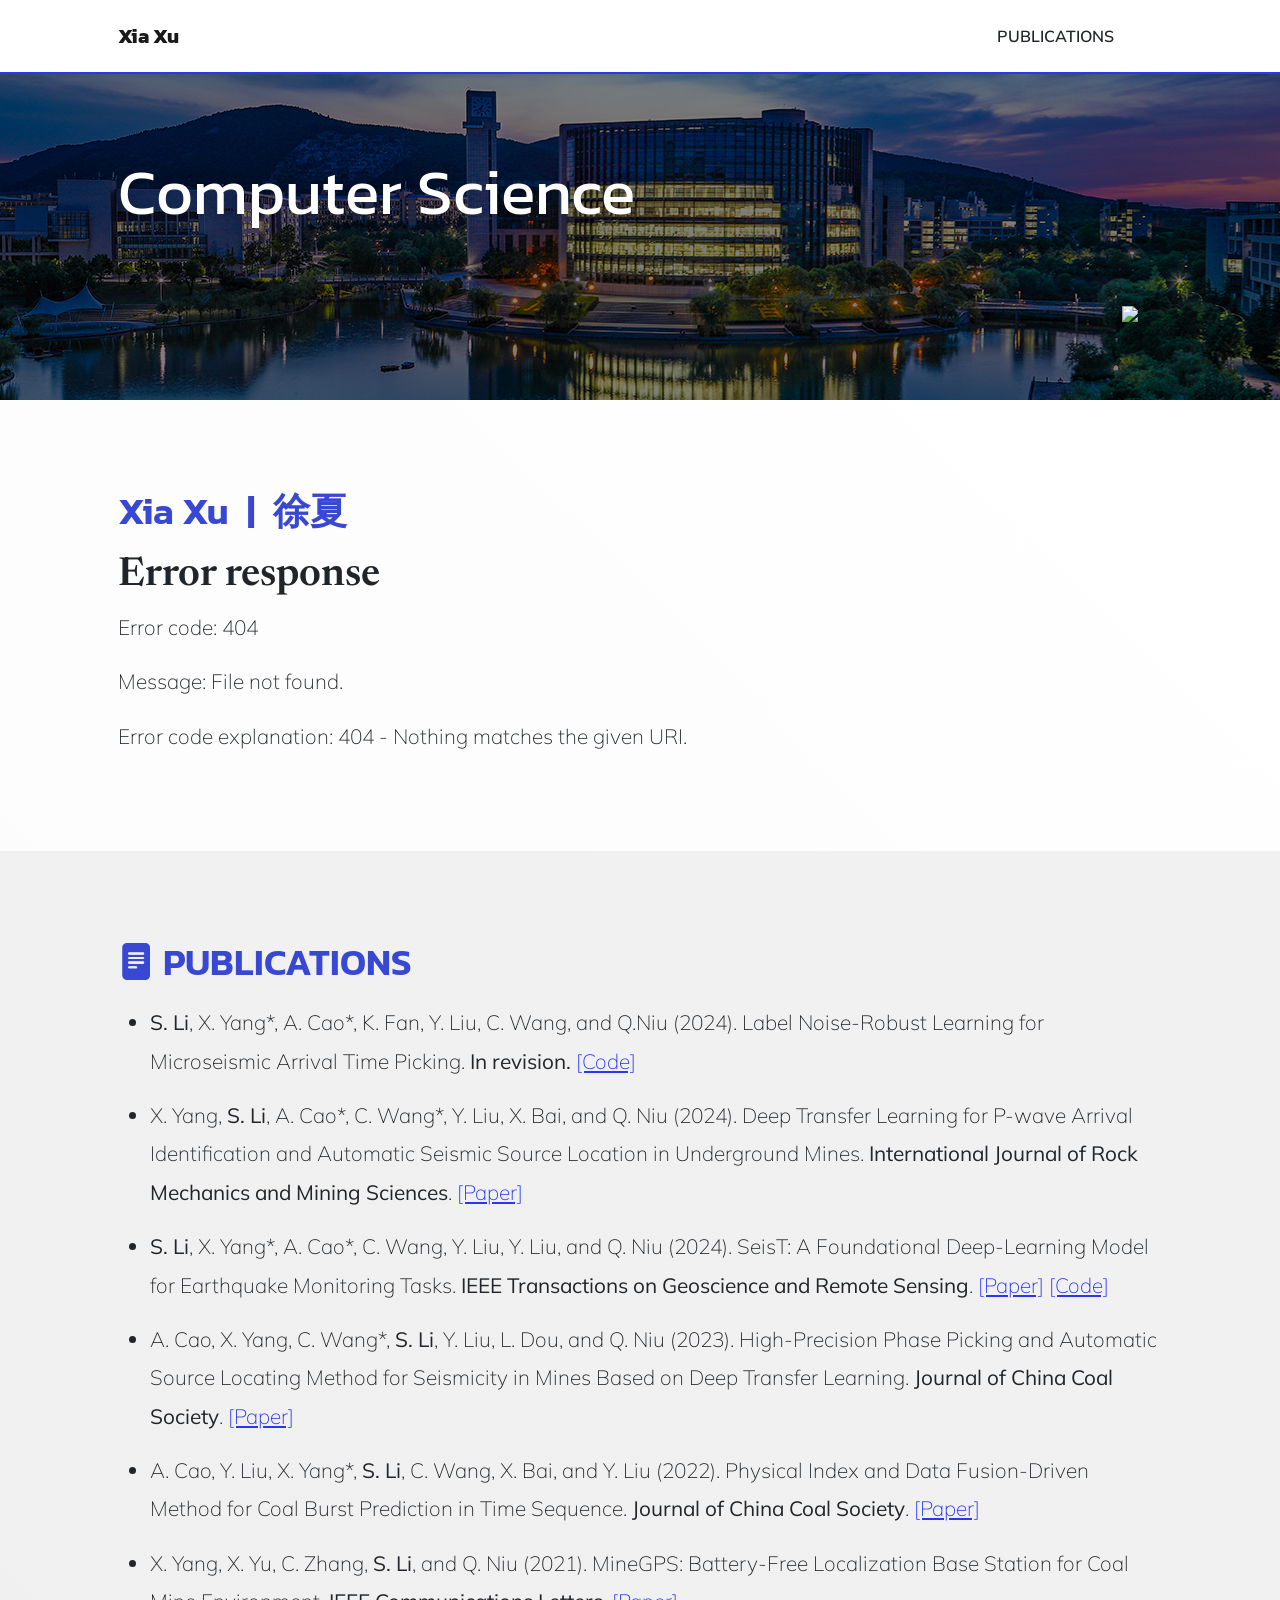
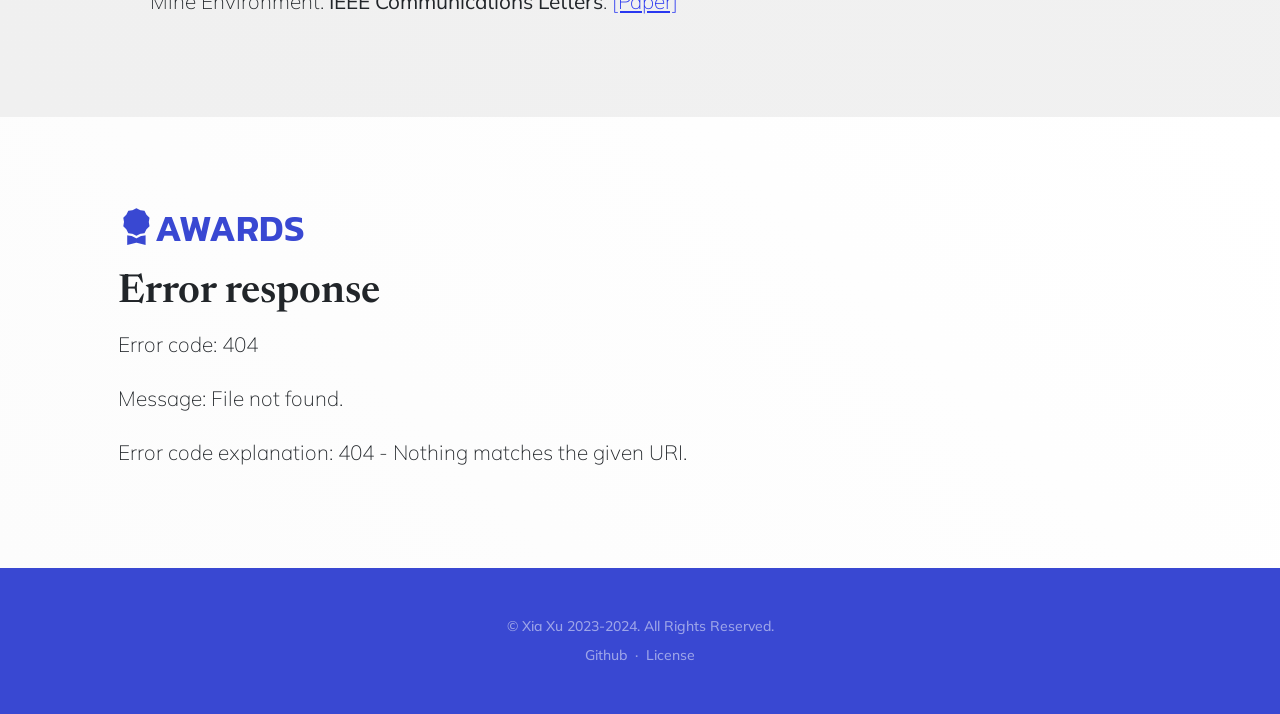
==== index.html @ 1ecdf9f4 "Add files via upload" ====
<!DOCTYPE html>
<html lang="en">

<head>
    <meta charset="utf-8" />
    <meta name="viewport" content="width=device-width, initial-scale=1, shrink-to-fit=no" />
    <meta name="description" content="Academic Webpage" />
    <meta name="author" content="senli1073" />
    <title id="title"></title>

    <!-- Icon -->
    <link rel="icon" type="image/x-icon" href="static/assets/favicon.ico" />

    <!-- Bootstrap icons-->
    <link href="https://cdn.jsdelivr.net/npm/bootstrap-icons@1.5.0/font/bootstrap-icons.css" rel="stylesheet" />

    <!-- Google fonts-->
    <link rel="preconnect" href="https://fonts.gstatic.com" />
    <link href="https://fonts.googleapis.com/css2?family=Newsreader:ital,wght@0,600;1,600&amp;display=swap"
        rel="stylesheet" />
    <link
        href="https://fonts.googleapis.com/css2?family=Mulish:ital,wght@0,300;0,500;0,600;0,700;1,300;1,500;1,600;1,700&amp;display=swap"
        rel="stylesheet" />
    <link href="https://fonts.googleapis.com/css2?family=Kanit:ital,wght@0,400;1,400&amp;display=swap"
        rel="stylesheet" />

    <!-- Core theme CSS (includes Bootstrap)-->
    <link type="text/css" href="static/css/styles.css" rel="stylesheet" />
    <link type="text/css" href="static/css/main.css" rel="stylesheet" />

    <!-- Bootstrap core JS-->
    <script type="text/javascript" src="static/js/bootstrap.bundle.min.js"></script>

    <!-- For Compatability -->
    <script src="https://polyfill.io/v3/polyfill.min.js?features=es6"></script>
    
    <!-- Markdown -->
    <script type="text/javascript" src="static/js/marked.min.js"></script>

    <!-- Mathematics -->
    <script>
        // See https://docs.mathjax.org/en/latest/index.html for more details.
        MathJax = {
            tex: {
                packages: {},              // extensions to use
                inlineMath: [              // start/end delimiter pairs for in-line math
                    ['$', '$'],
                    ['\\(', '\\)']
                ],
                displayMath: [             // start/end delimiter pairs for display math
                    ['$$', '$$'],
                    ['\\[', '\\]']
                ],
                processEscapes: false,      // use \$ to produce a literal dollar sign
                processEnvironments: true, // process \begin{xxx}...\end{xxx} outside math mode
                processRefs: true,         // process \ref{...} outside of math mode
                digits: /^(?:[0-9]+(?:\{,\}[0-9]{3})*(?:\.[0-9]*)?|\.[0-9]+)/,    // pattern for recognizing numbers
                tags: 'all',              // or 'ams' or 'all'
                tagSide: 'right',          // side for \tag macros
                tagIndent: '0.8em',        // amount to indent tags
                useLabelIds: true,         // use label name rather than tag for ids
                maxMacros: 10000,          // maximum number of macro substitutions per expression
                maxBuffer: 5 * 1024,       // maximum size for the internal TeX string (5K)
                // baseURL:                   // URL for use with links to tags (when there is a <base> tag in effect)
                // (document.getElementsByTagName('base').length === 0) ? '' : String(document.location).replace(/#.*$/, ''),
                formatError:               // function called when TeX syntax errors occur
                    (jax, err) => jax.formatError(err)
            }
        };
    </script>
    <script type="text/javascript" id="MathJax-script" src="https://cdn.jsdelivr.net/npm/mathjax@3/es5/tex-svg.js"></script>
    <script type="text/javascript" id="MathJax-script" async src="https://cdn.jsdelivr.net/npm/mathjax@3/es5/tex-mml-chtml.js"></script>
    
    <!-- Core JS-->
    <script type="text/javascript" src="static/js/scripts.js"></script>
    <script type="text/javascript" src="static/js/js-yaml.min.js"></script>

</head>

<body id="page-top">
    <!-- Navigation-->
    <nav class="header navbar navbar-expand-lg navbar-light fixed-top shadow-sm" id="mainNav">
        <div class="container px-5">
            <a id="page-top-title" class="navbar-brand fw-bold" href="#page-top"></a>
            <!-- <a href="#page-top"><img src="static/assets/img/CUMT_LOGO.svg" style="width: 11rem;"></a> -->
            <button class="navbar-toggler" type="button" data-bs-toggle="collapse" data-bs-target="#navbarResponsive"
                aria-controls="navbarResponsive" aria-expanded="false" aria-label="Toggle navigation">
                MENU
                <i class="bi-list"></i>
            </button>
            <div class="collapse navbar-collapse" id="navbarResponsive">
                <ul class="navbar-nav ms-auto me-4 my-3 my-lg-0">
                    <li class="nav-item">
                        <a class="nav-link me-lg-3" href="#publications">PUBLICATIONS</a>
                    </li>
                </ul>
            </div>
        </div>
    </nav>

    <!-- Top Section -->
    <section class="top-section" style="background-image: url('static/assets/img/background.jpeg');">
        <div class="top-section-content">
            <div class="container px-5">
                <h2 id="top-section-bg-text" class="text-white display-3 lh-1 font-alt"></h2>
            </div>
        </div>
    </section>
    <!-- Top Section -->

    <!-- Photo -->
    <div class="container px-5">
        <div id="avatar">
            <img class="shadow" src="static/assets/img/photo.png">
        </div>
    </div>
    <!-- Photo -->
    
    <!-- Home -->
    <section class="bg-gradient-primary-to-secondary-light mt5 md5" id="home">
        <div class="container px-5">
            <header>
                <h2 id="home-subtitle"> </h2>
                <!-- <span class="bi bi-list"></span> -->
            </header>
            <div class="main-body" id="home-md"></div>
        </div>
    </section>
    <!-- Home -->

    <!-- Publications -->
    <section class="bg-gradient-primary-to-secondary-gray mt5 md5" id="publications">
        <div class="container px-5">
            <header>
                <h2 id="publications-subtitle"><i class="bi bi-file-text-fill"></i>&nbsp;PUBLICATIONS</h2>
            </header>
            <div class="main-body" id="publications-md"></div>

        </div>
    </section>
    <!-- Publications  -->

    <!-- Awards -->
    <section class="bg-gradient-primary-to-secondary-light mt5 md5" id="awards">
        <div class="container px-5">
            <header>
                <h2 id="awards-subtitle"><i class="bi bi-award-fill"></i>AWARDS </h2>
            </header>
            <div class="main-body" id="awards-md"></div>

        </div>
    </section>
    <!-- Awards -->


    <!-- Footer-->
    <footer class="bg-bottom text-center py-5">
        <div class="container px-5">
            <div class="text-white-50 small">
                <div id="copyright-text" class="mb-2"></div>
                <a id="github-link" href="https://github.com/cyzf1007hh">Github</a>
                <span class="mx-1">&middot;</span>
                <a id="license-link" href="https://github.com/cyzf1007hh/cyzf1007hh.github.io/blob/main/LICENSE">License</a>
            </div>
        </div>
    </footer>

</body>

</html>
---- static/css/main.css ----
@import "./styles.css";


:root{
    --h-title-color:#3948d2;
}

.header {
    border-bottom: solid 2px var(--bs-blue);
    z-index: 10000;
}

.bg-bottom {
    background-color: var(--h-title-color);
}

.top-section {
    position: relative;
    padding: 10rem 0;
    background-position: center;
    background-size: cover;
    height: 25rem;
}

.top-section h2 {
    font-weight: 400;
}

.top-section .top-section-content {
    position: relative;
    z-index: 1;
}

.top-section:before {
    content: "";
    position: absolute;
    top: 0;
    left: 0;
    width: 100%;
    height: 100%;
    background: rgba(0, 0, 0, 0.5);
}

section header h2{
    font-family: "Kanit", -apple-system, BlinkMacSystemFont, "Segoe UI", Roboto, "Helvetica Neue", Arial, sans-serif, "Apple Color Emoji", "Segoe UI Emoji", "Segoe UI Symbol", "Noto Color Emoji" !important;
    color: var(--h-title-color);
    font-size: 2.3rem;
    line-height: 4rem;
}

section .main-body{
    font-size: 1.3rem;
    font-weight: 200;
    line-height: 2.4rem;
}


.bg-gradient-primary-to-secondary-light {
    background: linear-gradient(45deg, #fcfcfc, #ffffff) !important;
}

.bg-gradient-primary-to-secondary-gray {
    background: linear-gradient(45deg, #f0f0f0, #f1f1f1) !important;
}



.on-top {
    position: relative;
    z-index: 10000;
}

.top-bg {
    background-position: center;
    background-size: fill;
    width: 100%;
    height: 100%;
}

.top-bg::before {
    content: "";
    position: absolute;
    top: 0;
    left: 0;
    width: 100%;
    height: 100%;
    background: rgba(0, 0, 0, 0.4);
}


#avatar {
    position: relative;
    height: 0;
    top:min(-65px,max(-100px,calc(-1*100vw/12)));
    max-width: 55em;
    margin: 0 1.5rem 0 0;
    float: right;
    z-index: 9000;
}

#avatar img {
    height: max(130px,min(200px,calc(100vw/6)));
    box-shadow: 5px 5px 5px rgba(0, 0, 0, 0.2);
}

@media screen and (max-width: 991px) {
    #avatar {
        margin: 0;
    }
}
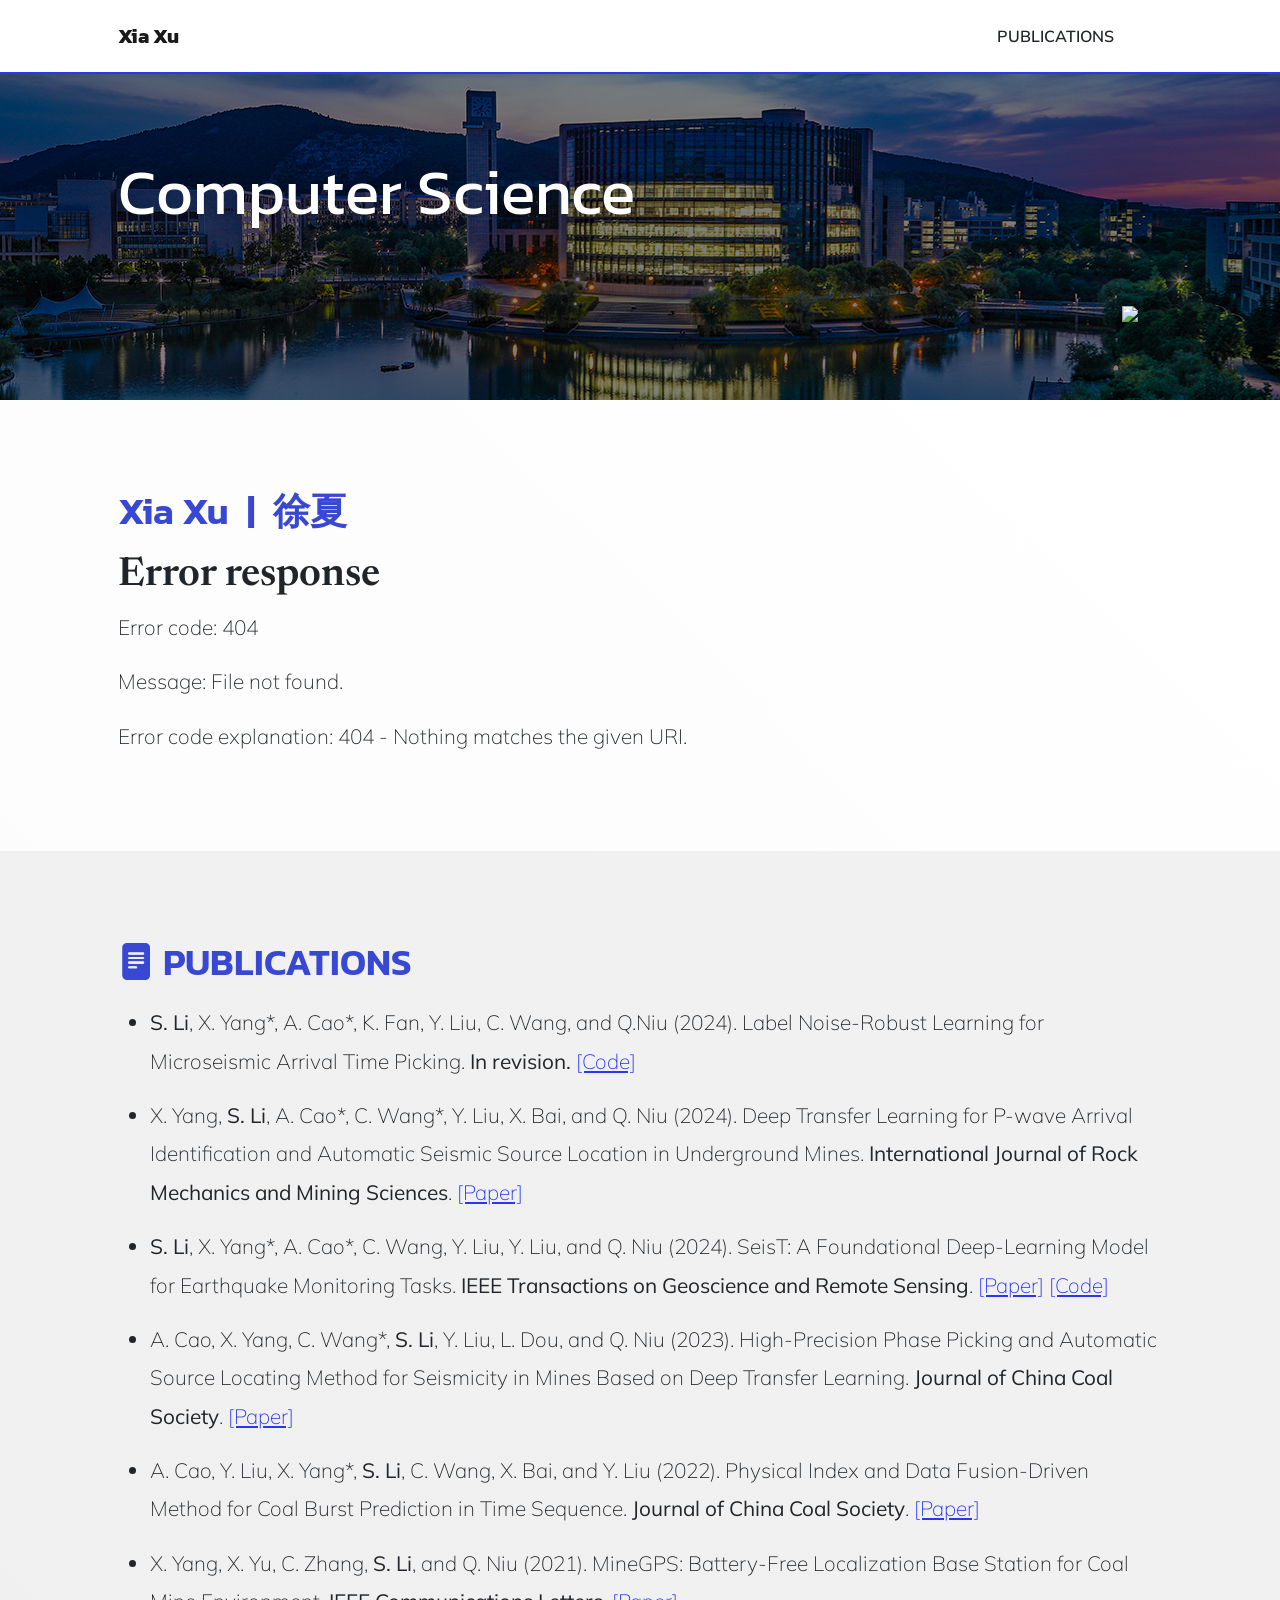
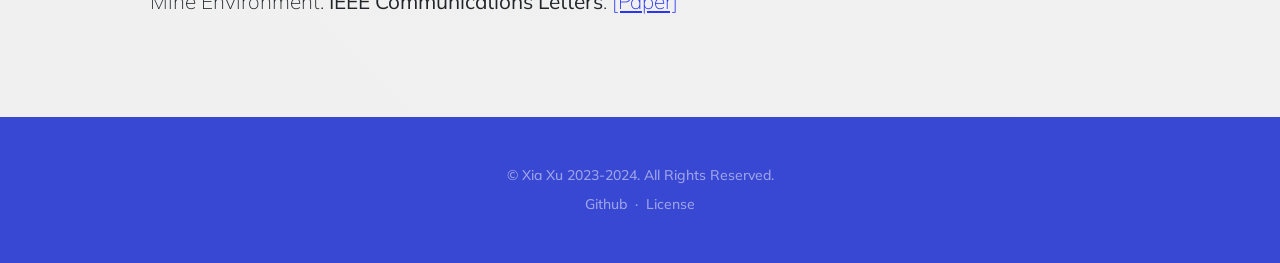
==== commit f2027ccd: "Update index.html" ====
--- a/index.html
+++ b/index.html
@@ -140,19 +140,6 @@
     </section>
     <!-- Publications  -->
 
-    <!-- Awards -->
-    <section class="bg-gradient-primary-to-secondary-light mt5 md5" id="awards">
-        <div class="container px-5">
-            <header>
-                <h2 id="awards-subtitle"><i class="bi bi-award-fill"></i>AWARDS </h2>
-            </header>
-            <div class="main-body" id="awards-md"></div>
-
-        </div>
-    </section>
-    <!-- Awards -->
-
-
     <!-- Footer-->
     <footer class="bg-bottom text-center py-5">
         <div class="container px-5">
@@ -167,4 +154,4 @@
 
 </body>
 
-</html>+</html>
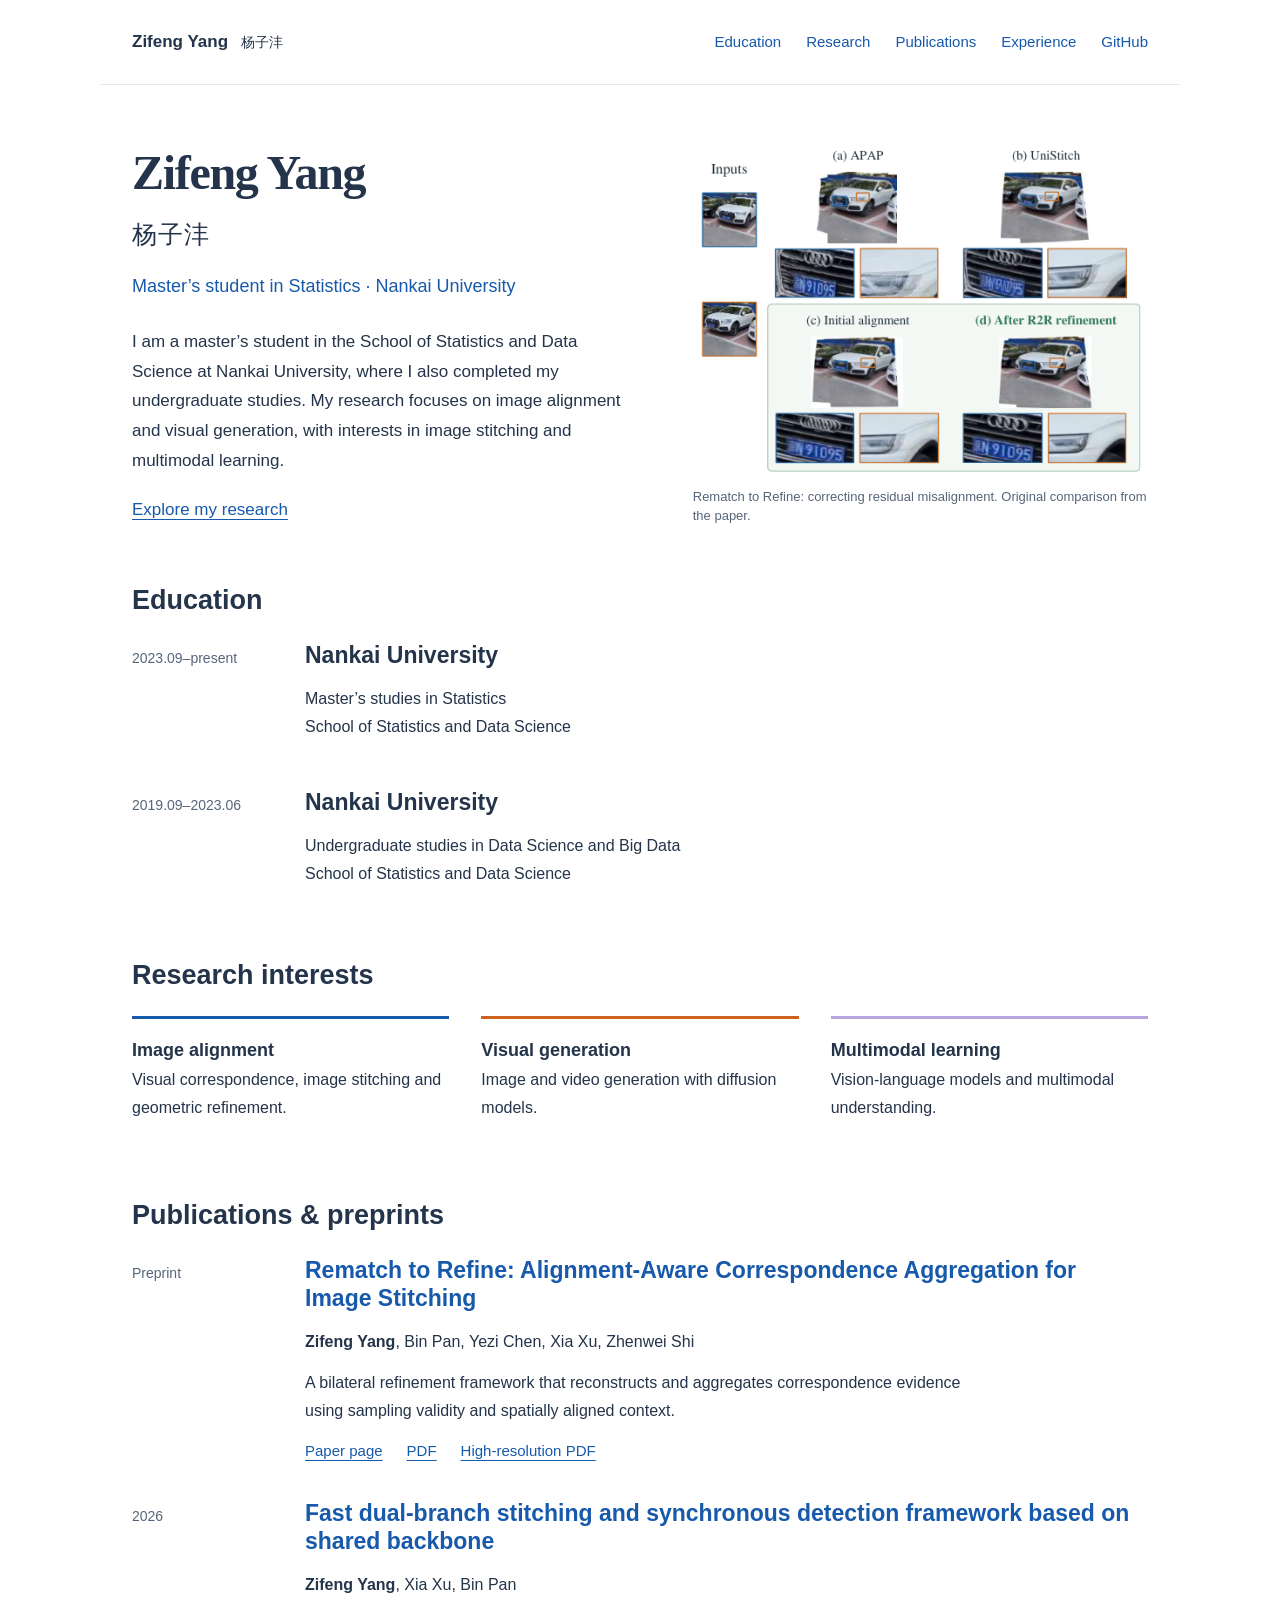
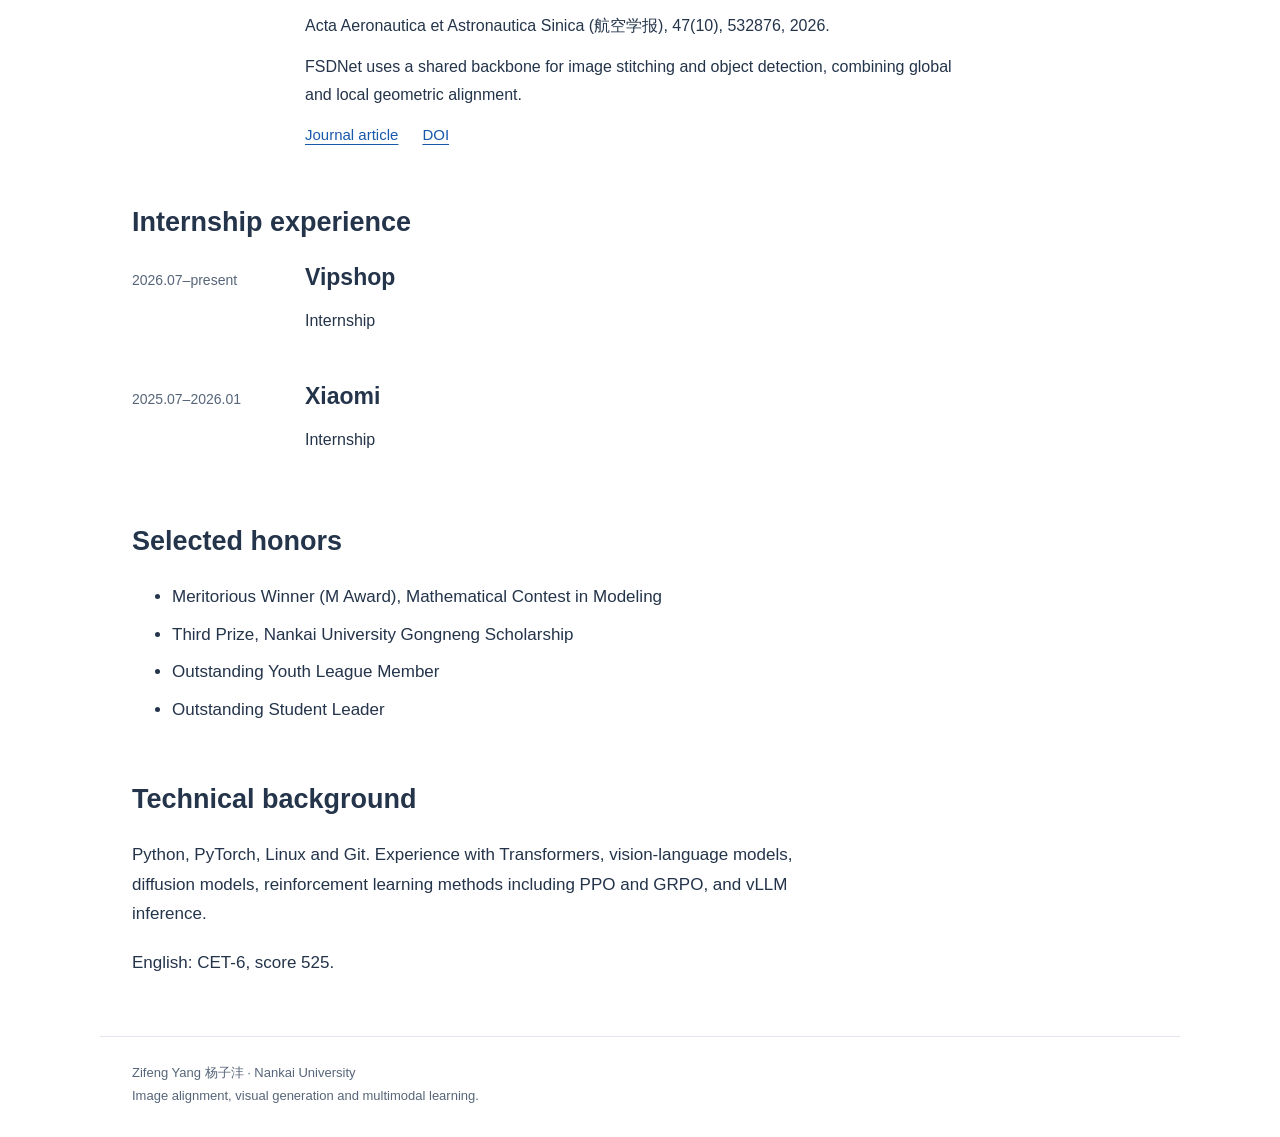
==== commit f3408076: "Publish academic homepage with main-paper-only R2R PDFs" ====
--- a/index.html
+++ b/index.html
@@ -1,157 +1,7 @@
-<!DOCTYPE html>
-<html lang="en">
-
-<head>
-    <meta charset="utf-8" />
-    <meta name="viewport" content="width=device-width, initial-scale=1, shrink-to-fit=no" />
-    <meta name="description" content="Academic Webpage" />
-    <meta name="author" content="senli1073" />
-    <title id="title"></title>
-
-    <!-- Icon -->
-    <link rel="icon" type="image/x-icon" href="static/assets/favicon.ico" />
-
-    <!-- Bootstrap icons-->
-    <link href="https://cdn.jsdelivr.net/npm/bootstrap-icons@1.5.0/font/bootstrap-icons.css" rel="stylesheet" />
-
-    <!-- Google fonts-->
-    <link rel="preconnect" href="https://fonts.gstatic.com" />
-    <link href="https://fonts.googleapis.com/css2?family=Newsreader:ital,wght@0,600;1,600&amp;display=swap"
-        rel="stylesheet" />
-    <link
-        href="https://fonts.googleapis.com/css2?family=Mulish:ital,wght@0,300;0,500;0,600;0,700;1,300;1,500;1,600;1,700&amp;display=swap"
-        rel="stylesheet" />
-    <link href="https://fonts.googleapis.com/css2?family=Kanit:ital,wght@0,400;1,400&amp;display=swap"
-        rel="stylesheet" />
-
-    <!-- Core theme CSS (includes Bootstrap)-->
-    <link type="text/css" href="static/css/styles.css" rel="stylesheet" />
-    <link type="text/css" href="static/css/main.css" rel="stylesheet" />
-
-    <!-- Bootstrap core JS-->
-    <script type="text/javascript" src="static/js/bootstrap.bundle.min.js"></script>
-
-    <!-- For Compatability -->
-    <script src="https://polyfill.io/v3/polyfill.min.js?features=es6"></script>
-    
-    <!-- Markdown -->
-    <script type="text/javascript" src="static/js/marked.min.js"></script>
-
-    <!-- Mathematics -->
-    <script>
-        // See https://docs.mathjax.org/en/latest/index.html for more details.
-        MathJax = {
-            tex: {
-                packages: {},              // extensions to use
-                inlineMath: [              // start/end delimiter pairs for in-line math
-                    ['$', '$'],
-                    ['\\(', '\\)']
-                ],
-                displayMath: [             // start/end delimiter pairs for display math
-                    ['$$', '$$'],
-                    ['\\[', '\\]']
-                ],
-                processEscapes: false,      // use \$ to produce a literal dollar sign
-                processEnvironments: true, // process \begin{xxx}...\end{xxx} outside math mode
-                processRefs: true,         // process \ref{...} outside of math mode
-                digits: /^(?:[0-9]+(?:\{,\}[0-9]{3})*(?:\.[0-9]*)?|\.[0-9]+)/,    // pattern for recognizing numbers
-                tags: 'all',              // or 'ams' or 'all'
-                tagSide: 'right',          // side for \tag macros
-                tagIndent: '0.8em',        // amount to indent tags
-                useLabelIds: true,         // use label name rather than tag for ids
-                maxMacros: 10000,          // maximum number of macro substitutions per expression
-                maxBuffer: 5 * 1024,       // maximum size for the internal TeX string (5K)
-                // baseURL:                   // URL for use with links to tags (when there is a <base> tag in effect)
-                // (document.getElementsByTagName('base').length === 0) ? '' : String(document.location).replace(/#.*$/, ''),
-                formatError:               // function called when TeX syntax errors occur
-                    (jax, err) => jax.formatError(err)
-            }
-        };
-    </script>
-    <script type="text/javascript" id="MathJax-script" src="https://cdn.jsdelivr.net/npm/mathjax@3/es5/tex-svg.js"></script>
-    <script type="text/javascript" id="MathJax-script" async src="https://cdn.jsdelivr.net/npm/mathjax@3/es5/tex-mml-chtml.js"></script>
-    
-    <!-- Core JS-->
-    <script type="text/javascript" src="static/js/scripts.js"></script>
-    <script type="text/javascript" src="static/js/js-yaml.min.js"></script>
-
-</head>
-
-<body id="page-top">
-    <!-- Navigation-->
-    <nav class="header navbar navbar-expand-lg navbar-light fixed-top shadow-sm" id="mainNav">
-        <div class="container px-5">
-            <a id="page-top-title" class="navbar-brand fw-bold" href="#page-top"></a>
-            <!-- <a href="#page-top"><img src="static/assets/img/CUMT_LOGO.svg" style="width: 11rem;"></a> -->
-            <button class="navbar-toggler" type="button" data-bs-toggle="collapse" data-bs-target="#navbarResponsive"
-                aria-controls="navbarResponsive" aria-expanded="false" aria-label="Toggle navigation">
-                MENU
-                <i class="bi-list"></i>
-            </button>
-            <div class="collapse navbar-collapse" id="navbarResponsive">
-                <ul class="navbar-nav ms-auto me-4 my-3 my-lg-0">
-                    <li class="nav-item">
-                        <a class="nav-link me-lg-3" href="#publications">PUBLICATIONS</a>
-                    </li>
-                </ul>
-            </div>
-        </div>
-    </nav>
-
-    <!-- Top Section -->
-    <section class="top-section" style="background-image: url('static/assets/img/background.jpeg');">
-        <div class="top-section-content">
-            <div class="container px-5">
-                <h2 id="top-section-bg-text" class="text-white display-3 lh-1 font-alt"></h2>
-            </div>
-        </div>
-    </section>
-    <!-- Top Section -->
-
-    <!-- Photo -->
-    <div class="container px-5">
-        <div id="avatar">
-            <img class="shadow" src="static/assets/img/photo.png">
-        </div>
-    </div>
-    <!-- Photo -->
-    
-    <!-- Home -->
-    <section class="bg-gradient-primary-to-secondary-light mt5 md5" id="home">
-        <div class="container px-5">
-            <header>
-                <h2 id="home-subtitle"> </h2>
-                <!-- <span class="bi bi-list"></span> -->
-            </header>
-            <div class="main-body" id="home-md"></div>
-        </div>
-    </section>
-    <!-- Home -->
-
-    <!-- Publications -->
-    <section class="bg-gradient-primary-to-secondary-gray mt5 md5" id="publications">
-        <div class="container px-5">
-            <header>
-                <h2 id="publications-subtitle"><i class="bi bi-file-text-fill"></i>&nbsp;PUBLICATIONS</h2>
-            </header>
-            <div class="main-body" id="publications-md"></div>
-
-        </div>
-    </section>
-    <!-- Publications  -->
-
-    <!-- Footer-->
-    <footer class="bg-bottom text-center py-5">
-        <div class="container px-5">
-            <div class="text-white-50 small">
-                <div id="copyright-text" class="mb-2"></div>
-                <a id="github-link" href="https://github.com/cyzf1007hh">Github</a>
-                <span class="mx-1">&middot;</span>
-                <a id="license-link" href="https://github.com/cyzf1007hh/cyzf1007hh.github.io/blob/main/LICENSE">License</a>
-            </div>
-        </div>
-    </footer>
-
-</body>
-
-</html>
+<!doctype html><html lang="en"><head><meta charset="utf-8"><meta name="viewport" content="width=device-width,initial-scale=1"><title>Zifeng Yang | Nankai University</title><meta name="description" content="Zifeng Yang | Nankai University"><meta name="robots" content="index,follow"><link rel="canonical" href="https://cyzf1007hh.github.io/"><link rel="stylesheet" href="/academic/assets/style.css"><style>.publication{grid-template-columns:145px 1fr}.publication + .publication{margin-top:34px}#honors li{margin-bottom:8px}@media(max-width:700px){.publication{grid-template-columns:1fr}nav{gap:12px 20px}}</style></head><body><a class="skip" href="#main">Skip to content</a><header><a class="wordmark" href="/">Zifeng Yang <span lang="zh">杨子沣</span></a><nav aria-label="Main"><a href="#education">Education</a><a href="#research">Research</a><a href="#publications">Publications</a><a href="#experience">Experience</a><a href="https://github.com/cyzf1007hh">GitHub</a></nav></header><main id="main">
+<section class="intro"><div><h1>Zifeng Yang <span lang="zh">杨子沣</span></h1><p class="position">Master’s student in Statistics · Nankai University</p><p>I am a master’s student in the School of Statistics and Data Science at Nankai University, where I also completed my undergraduate studies. My research focuses on image alignment and visual generation, with interests in image stitching and multimodal learning.</p><a href="#publications">Explore my research</a></div><figure class="intro-figure"><a href="/academic/papers/r2r/"><img src="/academic/assets/fig1_teaser.png" alt="R2R paper teaser: APAP, UniStitch and R2R comparisons, followed by initial and refined alignment with matched close-ups." width="650" height="660"></a><figcaption>Rematch to Refine: correcting residual misalignment. Original comparison from the paper.</figcaption></figure></section>
+<section id="education"><h2>Education</h2><article class="publication"><div class="pub-year">2023.09–present</div><div><h3>Nankai University</h3><p>Master’s studies in Statistics<br>School of Statistics and Data Science</p></div></article><article class="publication"><div class="pub-year">2019.09–2023.06</div><div><h3>Nankai University</h3><p>Undergraduate studies in Data Science and Big Data<br>School of Statistics and Data Science</p></div></article></section><section id="research"><h2>Research interests</h2><div class="interests"><p><strong>Image alignment</strong><br>Visual correspondence, image stitching and geometric refinement.</p><p><strong>Visual generation</strong><br>Image and video generation with diffusion models.</p><p><strong>Multimodal learning</strong><br>Vision-language models and multimodal understanding.</p></div></section>
+<section id="publications"><h2>Publications &amp; preprints</h2><article class="publication"><div class="pub-year">Preprint</div><div><h3><a href="/academic/papers/r2r/">Rematch to Refine: Alignment-Aware Correspondence Aggregation for Image Stitching</a></h3><p><strong>Zifeng Yang</strong>, Bin Pan, Yezi Chen, Xia Xu, Zhenwei Shi</p><p>A bilateral refinement framework that reconstructs and aggregates correspondence evidence using sampling validity and spatially aligned context.</p><div class="links"><a href="/academic/papers/r2r/">Paper page</a><a href="/academic/papers/r2r/r2r.pdf">PDF</a><a href="/academic/papers/r2r/r2r-high-resolution.pdf">High-resolution PDF</a></div></div></article><article class="publication"><div class="pub-year">2026</div><div><h3><a href="https://hkxb.buaa.edu.cn/CN/10.7527/S1000-6893.2025.32876">Fast dual-branch stitching and synchronous detection framework based on shared backbone</a></h3><p><strong>Zifeng Yang</strong>, Xia Xu, Bin Pan</p><p>Acta Aeronautica et Astronautica Sinica (航空学报), 47(10), 532876, 2026.</p><p>FSDNet uses a shared backbone for image stitching and object detection, combining global and local geometric alignment.</p><div class="links"><a href="https://hkxb.buaa.edu.cn/CN/10.7527/S1000-6893.2025.32876">Journal article</a><a href="https://doi.org/10.7527/S1000-6893.2025.32876">DOI</a></div></div></article></section>
+<section id="experience"><h2>Internship experience</h2><article class="publication"><div class="pub-year">2026.07–present</div><div><h3>Vipshop</h3><p>Internship</p></div></article><article class="publication"><div class="pub-year">2025.07–2026.01</div><div><h3>Xiaomi</h3><p>Internship</p></div></article></section>
+<section id="honors"><h2>Selected honors</h2><ul><li>Meritorious Winner (M Award), Mathematical Contest in Modeling</li><li>Third Prize, Nankai University Gongneng Scholarship</li><li>Outstanding Youth League Member</li><li>Outstanding Student Leader</li></ul></section>
+<section id="skills"><h2>Technical background</h2><p>Python, PyTorch, Linux and Git. Experience with Transformers, vision-language models, diffusion models, reinforcement learning methods including PPO and GRPO, and vLLM inference.</p><p>English: CET-6, score 525.</p></section></main><footer><p>Zifeng Yang <span lang="zh">杨子沣</span> · Nankai University</p><p>Image alignment, visual generation and multimodal learning.</p></footer></body></html>
--- a/academic/assets/style.css
+++ b/academic/assets/style.css
@@ -0,0 +1 @@
+:root{--ink:#24344a;--muted:#566579;--blue:#1759ab;--orange:#cf621e;--lilac:#efedf9;--line:#e1e6ef}*{box-sizing:border-box}html{scroll-behavior:auto}body{margin:0;background:#fff;color:var(--ink);font-family:"Segoe UI",Calibri,Arial,sans-serif;font-size:17px;line-height:1.75}a{color:var(--blue);text-decoration-thickness:1px;text-underline-offset:4px}a:hover{text-decoration-thickness:2px}a:focus-visible{outline:3px solid var(--orange);outline-offset:5px}header,main,footer{max-width:1080px;margin:auto;padding-left:32px;padding-right:32px}header{display:flex;align-items:center;justify-content:space-between;gap:24px;padding-top:27px;padding-bottom:27px;border-bottom:1px solid var(--line)}.wordmark{font-weight:650;color:var(--ink);text-decoration:none}.wordmark span{font-size:.85em;font-weight:400;margin-left:8px}nav{display:flex;gap:25px;flex-wrap:wrap}nav a{font-size:15px;text-decoration:none}h1,h2,h3{line-height:1.22;font-weight:600}h1{font-family:Georgia,"Times New Roman",serif;font-size:48px;letter-spacing:-1.3px;margin:0 0 16px}h1 span{display:block;font:400 25px/1.7 "Segoe UI",sans-serif;letter-spacing:1px;margin-top:10px}h2{font-size:27px;margin:0 0 24px}h3{font-size:23px;margin:0 0 16px}p{margin:0 0 19px;max-width:76ch}section{margin:58px 0}.intro{display:grid;grid-template-columns:1.1fr 1fr;gap:60px;align-items:center;margin:58px 0 55px}.position{color:var(--blue);font-size:18px;margin-bottom:24px}.intro-figure{margin:0}.intro-figure img{width:100%;height:auto;object-fit:contain}.intro-figure figcaption{font-size:13px;line-height:1.5;margin-top:10px}figure{margin:25px 0 44px}img{max-width:100%;height:auto;display:block}figcaption{font-size:15px;line-height:1.6;color:var(--muted);margin-top:16px}.interests{display:grid;grid-template-columns:repeat(3,1fr);gap:32px}.interests p{font-size:16px;padding-top:16px;border-top:3px solid var(--blue)}.interests p:nth-child(2){border-color:var(--orange)}.interests p:nth-child(3){border-color:#b6a4dd}.interests strong{font-size:18px}.publication{display:grid;grid-template-columns:90px 1fr;gap:28px}.pub-year{font-size:14px;color:var(--muted);padding-top:5px}.publication p{font-size:16px;margin-bottom:13px}.publication h3 a{text-decoration:none}.links{display:flex;flex-wrap:wrap;gap:12px 24px;font-size:15px}.research-note{padding:26px 30px;background:var(--lilac);border-left:3px solid #b6a4dd}.research-note h2{font-size:23px;margin-bottom:16px}.research-note p{margin:0}.paper{max-width:1050px}.paper-heading{padding-top:42px}.paper h1{font-size:39px;letter-spacing:-.6px;max-width:900px}.status{font-size:14px;color:var(--muted);margin-bottom:17px}.authors{font-size:19px;margin:24px 0 9px}.affiliations{display:flex;flex-wrap:wrap;gap:3px 22px;font-size:14px;color:var(--muted)}sup{font-size:.65em}.downloads{margin-top:20px}.paper section{margin:38px 0 54px}.paper #abstract{max-width:84ch}.paper #abstract p{max-width:none}.paper #abstract h2{font-size:25px;margin-bottom:15px}.paper figure a{display:block}footer{border-top:1px solid var(--line);padding-top:25px;padding-bottom:30px;font-size:13px;color:var(--muted)}footer p{margin:0}.skip{position:absolute;left:16px;top:-90px;background:white;padding:10px;z-index:5}.skip:focus{top:10px}@media(max-width:700px){body{font-size:16px}header,main,footer{padding-left:22px;padding-right:22px}header{align-items:flex-start;flex-direction:column;gap:13px;padding-top:19px;padding-bottom:19px}nav{gap:23px}h1{font-size:39px}.intro{grid-template-columns:1fr;gap:30px;margin-top:35px}.intro-figure{max-width:450px}.interests{grid-template-columns:1fr;gap:8px}.publication{grid-template-columns:1fr;gap:8px}.publication h3{font-size:22px}.paper h1{font-size:30px}.paper-heading{padding-top:28px}.authors{font-size:17px}.research-note{padding:22px}section{margin:38px 0}.paper section{margin:31px 0 39px}.affiliations{display:block}.affiliations span{display:block}}
